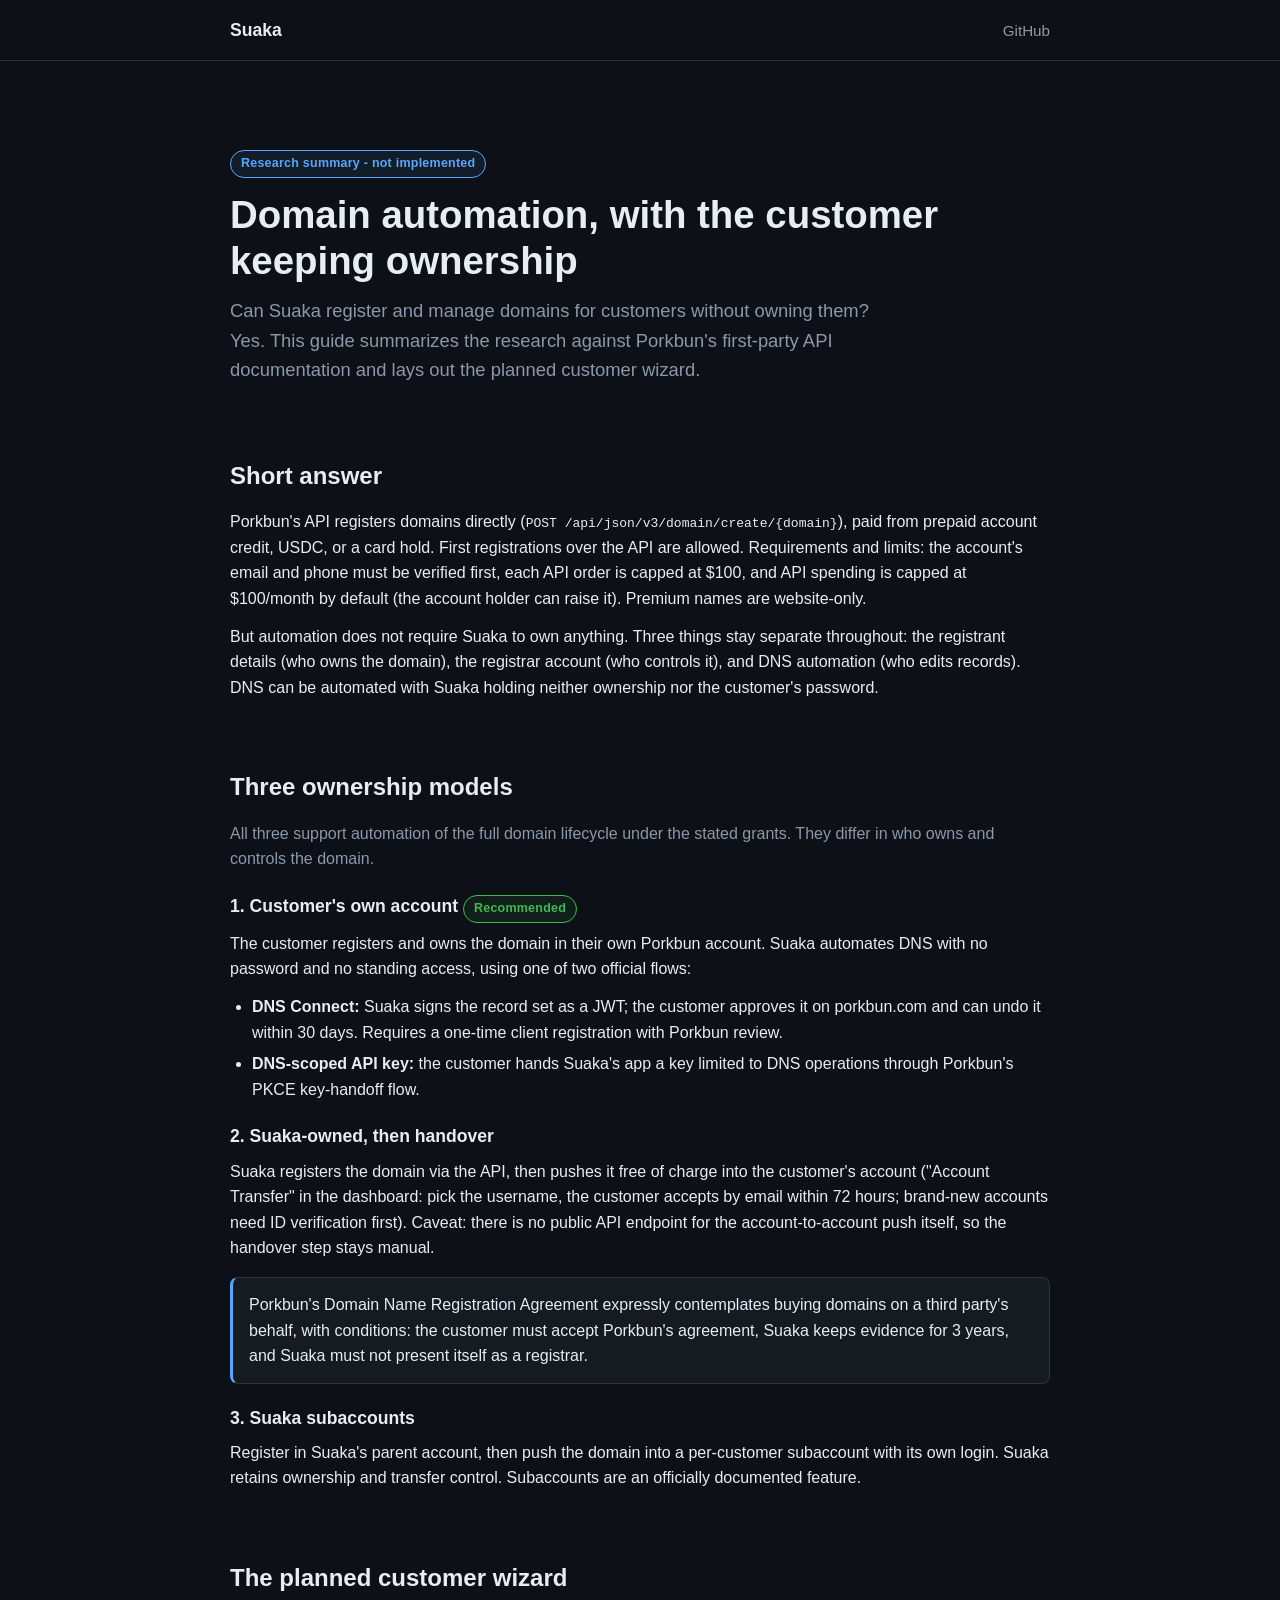
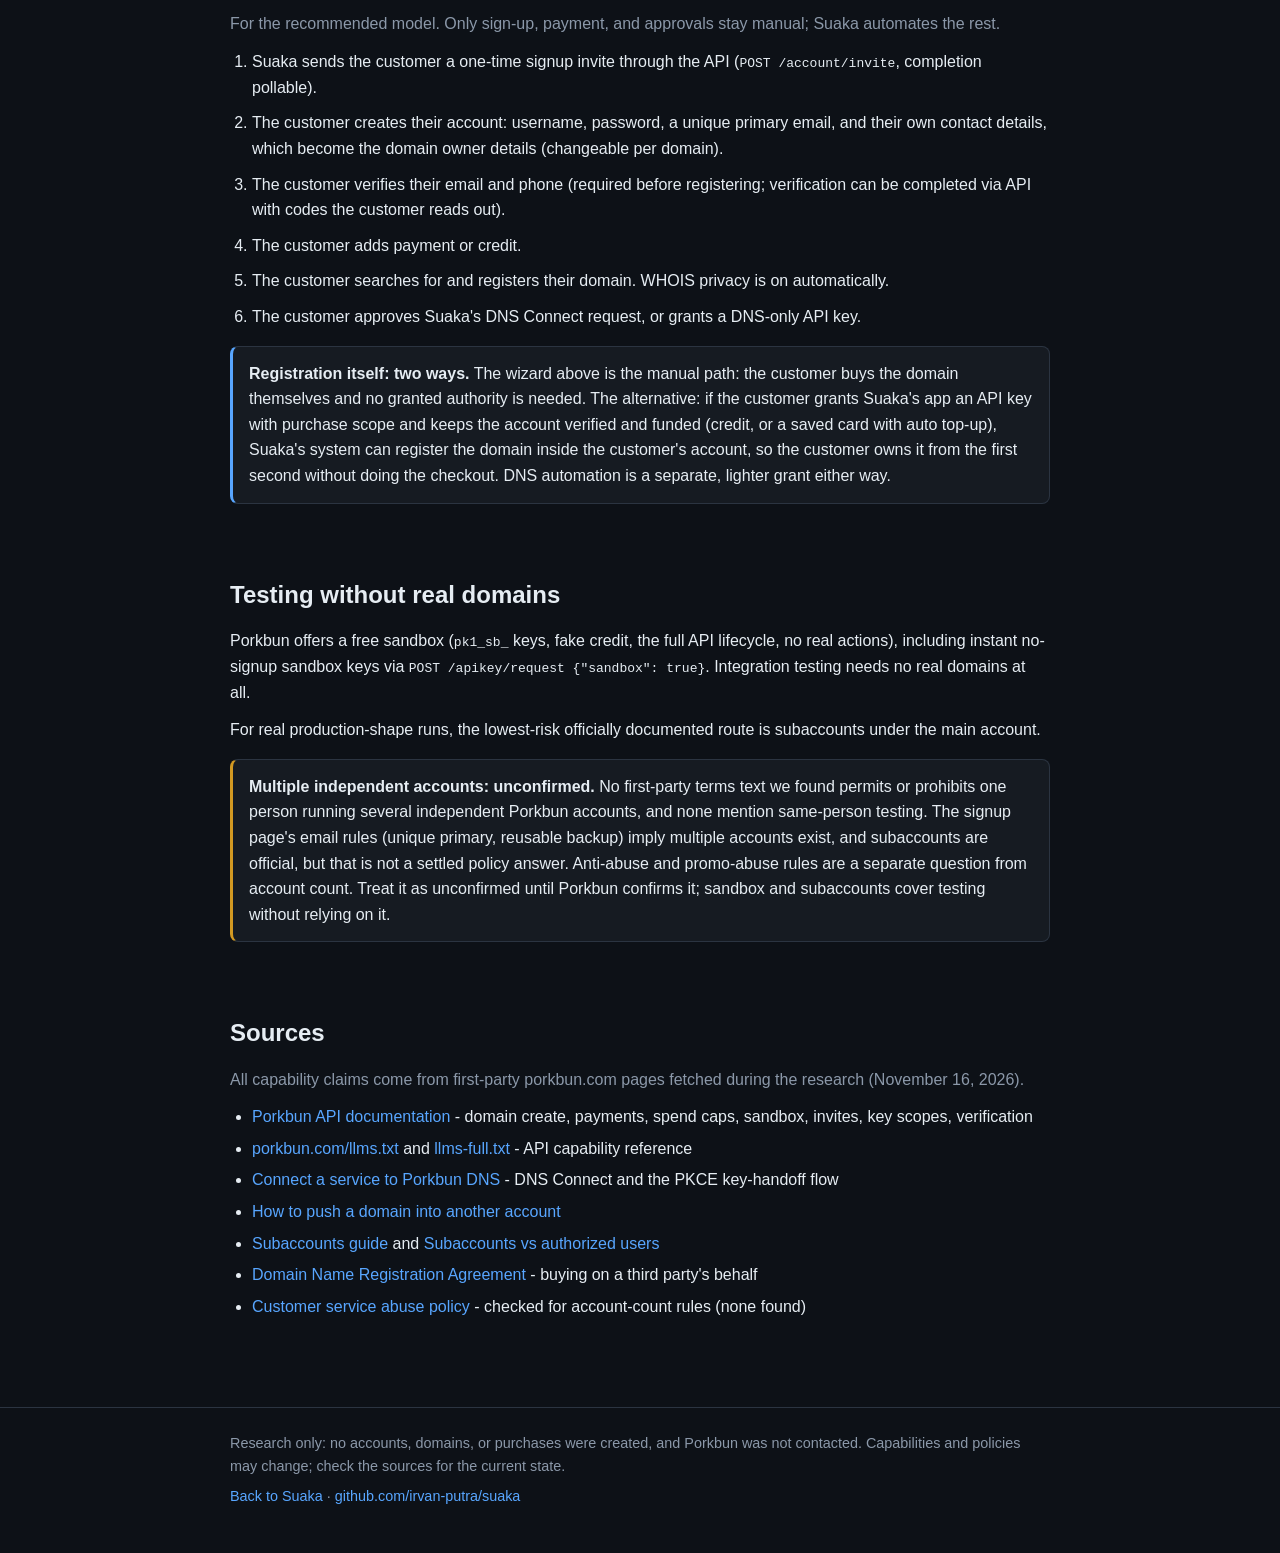
==== site/guide/index.html @ b8650cf3 "Add GitHub Pages site: concept preview and domain automation guide Static site in site/ deployed via" ====
<!DOCTYPE html>
<html lang="en">
<head>
<meta charset="utf-8">
<meta name="viewport" content="width=device-width, initial-scale=1">
<title>Domain automation guide - Suaka</title>
<meta name="description" content="Research summary: how Suaka can automate domain registration and DNS for customers through the Porkbun API while customers keep ownership. Includes the planned customer wizard.">
<link rel="stylesheet" href="../assets/style.css">
</head>
<body>

<header class="site-nav">
  <div class="wrap">
    <a class="brand" href="../">Suaka</a>
    <nav>
      <a href="https://github.com/irvan-putra/suaka">GitHub</a>
    </nav>
  </div>
</header>

<main class="wrap">

  <div class="hero">
    <span class="badge planned">Research summary - not implemented</span>
    <h1>Domain automation, with the customer keeping ownership</h1>
    <p class="lede">Can Suaka register and manage domains for customers without owning them? Yes. This guide summarizes the research against Porkbun's first-party API documentation and lays out the planned customer wizard.</p>
  </div>

  <section>
    <h2>Short answer</h2>
    <p>Porkbun's API registers domains directly (<code>POST /api/json/v3/domain/create/{domain}</code>), paid from prepaid account credit, USDC, or a card hold. First registrations over the API are allowed. Requirements and limits: the account's email and phone must be verified first, each API order is capped at $100, and API spending is capped at $100/month by default (the account holder can raise it). Premium names are website-only.</p>
    <p>But automation does not require Suaka to own anything. Three things stay separate throughout: the registrant details (who owns the domain), the registrar account (who controls it), and DNS automation (who edits records). DNS can be automated with Suaka holding neither ownership nor the customer's password.</p>
  </section>

  <section>
    <h2>Three ownership models</h2>
    <p class="muted">All three support automation of the full domain lifecycle under the stated grants. They differ in who owns and controls the domain.</p>

    <h3>1. Customer's own account <span class="badge ok">Recommended</span></h3>
    <p>The customer registers and owns the domain in their own Porkbun account. Suaka automates DNS with no password and no standing access, using one of two official flows:</p>
    <ul class="plain">
      <li><strong>DNS Connect:</strong> Suaka signs the record set as a JWT; the customer approves it on porkbun.com and can undo it within 30 days. Requires a one-time client registration with Porkbun review.</li>
      <li><strong>DNS-scoped API key:</strong> the customer hands Suaka's app a key limited to DNS operations through Porkbun's PKCE key-handoff flow.</li>
    </ul>

    <h3>2. Suaka-owned, then handover</h3>
    <p>Suaka registers the domain via the API, then pushes it free of charge into the customer's account ("Account Transfer" in the dashboard: pick the username, the customer accepts by email within 72 hours; brand-new accounts need ID verification first). Caveat: there is no public API endpoint for the account-to-account push itself, so the handover step stays manual.</p>
    <div class="callout">
      <p>Porkbun's Domain Name Registration Agreement expressly contemplates buying domains on a third party's behalf, with conditions: the customer must accept Porkbun's agreement, Suaka keeps evidence for 3 years, and Suaka must not present itself as a registrar.</p>
    </div>

    <h3>3. Suaka subaccounts</h3>
    <p>Register in Suaka's parent account, then push the domain into a per-customer subaccount with its own login. Suaka retains ownership and transfer control. Subaccounts are an officially documented feature.</p>
  </section>

  <section>
    <h2>The planned customer wizard</h2>
    <p class="muted">For the recommended model. Only sign-up, payment, and approvals stay manual; Suaka automates the rest.</p>
    <ol class="steps">
      <li>Suaka sends the customer a one-time signup invite through the API (<code>POST /account/invite</code>, completion pollable).</li>
      <li>The customer creates their account: username, password, a unique primary email, and their own contact details, which become the domain owner details (changeable per domain).</li>
      <li>The customer verifies their email and phone (required before registering; verification can be completed via API with codes the customer reads out).</li>
      <li>The customer adds payment or credit.</li>
      <li>The customer searches for and registers their domain. WHOIS privacy is on automatically.</li>
      <li>The customer approves Suaka's DNS Connect request, or grants a DNS-only API key.</li>
    </ol>
    <div class="callout">
      <p><strong>Registration itself: two ways.</strong> The wizard above is the manual path: the customer buys the domain themselves and no granted authority is needed. The alternative: if the customer grants Suaka's app an API key with purchase scope and keeps the account verified and funded (credit, or a saved card with auto top-up), Suaka's system can register the domain inside the customer's account, so the customer owns it from the first second without doing the checkout. DNS automation is a separate, lighter grant either way.</p>
    </div>
  </section>

  <section>
    <h2>Testing without real domains</h2>
    <p>Porkbun offers a free sandbox (<code>pk1_sb_</code> keys, fake credit, the full API lifecycle, no real actions), including instant no-signup sandbox keys via <code>POST /apikey/request {"sandbox": true}</code>. Integration testing needs no real domains at all.</p>
    <p>For real production-shape runs, the lowest-risk officially documented route is subaccounts under the main account.</p>
    <div class="callout warn">
      <p><strong>Multiple independent accounts: unconfirmed.</strong> No first-party terms text we found permits or prohibits one person running several independent Porkbun accounts, and none mention same-person testing. The signup page's email rules (unique primary, reusable backup) imply multiple accounts exist, and subaccounts are official, but that is not a settled policy answer. Anti-abuse and promo-abuse rules are a separate question from account count. Treat it as unconfirmed until Porkbun confirms it; sandbox and subaccounts cover testing without relying on it.</p>
    </div>
  </section>

  <section>
    <h2>Sources</h2>
    <p class="muted">All capability claims come from first-party porkbun.com pages fetched during the research (November 16, 2026).</p>
    <ul class="plain">
      <li><a href="https://porkbun.com/api/json/v3/documentation">Porkbun API documentation</a> - domain create, payments, spend caps, sandbox, invites, key scopes, verification</li>
      <li><a href="https://porkbun.com/llms.txt">porkbun.com/llms.txt</a> and <a href="https://porkbun.com/llms-full.txt">llms-full.txt</a> - API capability reference</li>
      <li><a href="https://porkbun.com/llms/guides/connect-a-service-to-porkbun-dns">Connect a service to Porkbun DNS</a> - DNS Connect and the PKCE key-handoff flow</li>
      <li><a href="https://kb.porkbun.com/article/72-how-to-push-a-domain-into-another-account">How to push a domain into another account</a></li>
      <li><a href="https://kb.porkbun.com/article/182-subaccounts-guide">Subaccounts guide</a> and <a href="https://kb.porkbun.com/article/242-subaccounts-vs-authorized-users">Subaccounts vs authorized users</a></li>
      <li><a href="https://porkbun.com/legal/agreement/domain_name_registration_agreement">Domain Name Registration Agreement</a> - buying on a third party's behalf</li>
      <li><a href="https://porkbun.com/legal/agreement/customer_service_abuse_policy">Customer service abuse policy</a> - checked for account-count rules (none found)</li>
    </ul>
  </section>

</main>

<footer>
  <div class="wrap">
    <p>Research only: no accounts, domains, or purchases were created, and Porkbun was not contacted. Capabilities and policies may change; check the sources for the current state.</p>
    <p><a href="../">Back to Suaka</a> &middot; <a href="https://github.com/irvan-putra/suaka">github.com/irvan-putra/suaka</a></p>
  </div>
</footer>

</body>
</html>
---- site/assets/style.css ----
:root {
  --bg: #0d1117;
  --panel: #161b22;
  --border: #2b3441;
  --text: #e6edf3;
  --muted: #8b98a9;
  --accent: #58a6ff;
  --accent-2: #3fb950;
  --warn: #d29922;
}

* { box-sizing: border-box; margin: 0; padding: 0; }

body {
  background: var(--bg);
  color: var(--text);
  font-family: -apple-system, BlinkMacSystemFont, "Segoe UI", Helvetica, Arial, sans-serif;
  line-height: 1.6;
}

.wrap { max-width: 860px; margin: 0 auto; padding: 0 20px; }

a { color: var(--accent); text-decoration: none; }
a:hover { text-decoration: underline; }

header.site-nav {
  border-bottom: 1px solid var(--border);
  padding: 16px 0;
  margin-bottom: 40px;
}
header.site-nav .wrap { display: flex; justify-content: space-between; align-items: baseline; flex-wrap: wrap; gap: 8px; }
header.site-nav .brand { font-weight: 700; font-size: 1.1rem; color: var(--text); }
header.site-nav .brand:hover { text-decoration: none; }
header.site-nav nav a { margin-left: 16px; color: var(--muted); font-size: 0.95rem; }
header.site-nav nav a:hover { color: var(--text); }

.badge {
  display: inline-block;
  font-size: 0.78rem;
  font-weight: 600;
  letter-spacing: 0.02em;
  padding: 3px 10px;
  border-radius: 999px;
  border: 1px solid var(--warn);
  color: var(--warn);
  background: rgba(210, 153, 34, 0.08);
}
.badge.planned { border-color: var(--accent); color: var(--accent); background: rgba(88, 166, 255, 0.08); }
.badge.ok { border-color: var(--accent-2); color: var(--accent-2); background: rgba(63, 185, 80, 0.08); }

.hero { padding: 48px 0 32px; }
.hero h1 { font-size: 2.4rem; line-height: 1.2; margin: 14px 0 12px; }
.hero p.lede { font-size: 1.15rem; color: var(--muted); max-width: 640px; }

section { padding: 28px 0; }
h2 { font-size: 1.5rem; margin-bottom: 14px; }
h3 { font-size: 1.1rem; margin: 20px 0 8px; }
p { margin-bottom: 12px; }
.muted { color: var(--muted); }

.cards { display: grid; grid-template-columns: repeat(auto-fit, minmax(180px, 1fr)); gap: 14px; margin: 18px 0; }
.card {
  background: var(--panel);
  border: 1px solid var(--border);
  border-radius: 10px;
  padding: 18px;
}
.card h3 { margin: 0 0 4px; font-size: 1.15rem; }
.card .ref { color: var(--muted); font-size: 0.85rem; margin-bottom: 10px; }
.card p { font-size: 0.92rem; color: var(--muted); margin-bottom: 12px; }

.callout {
  background: var(--panel);
  border: 1px solid var(--border);
  border-left: 3px solid var(--accent);
  border-radius: 8px;
  padding: 14px 16px;
  margin: 16px 0;
}
.callout.warn { border-left-color: var(--warn); }
.callout p:last-child { margin-bottom: 0; }

ol.steps { margin: 12px 0 12px 22px; }
ol.steps li { margin-bottom: 10px; }

ul.plain { margin: 8px 0 12px 22px; }
ul.plain li { margin-bottom: 6px; }

footer {
  border-top: 1px solid var(--border);
  margin-top: 48px;
  padding: 24px 0 40px;
  color: var(--muted);
  font-size: 0.9rem;
}
footer p { margin-bottom: 6px; }

@media (max-width: 520px) {
  .hero h1 { font-size: 1.8rem; }
}
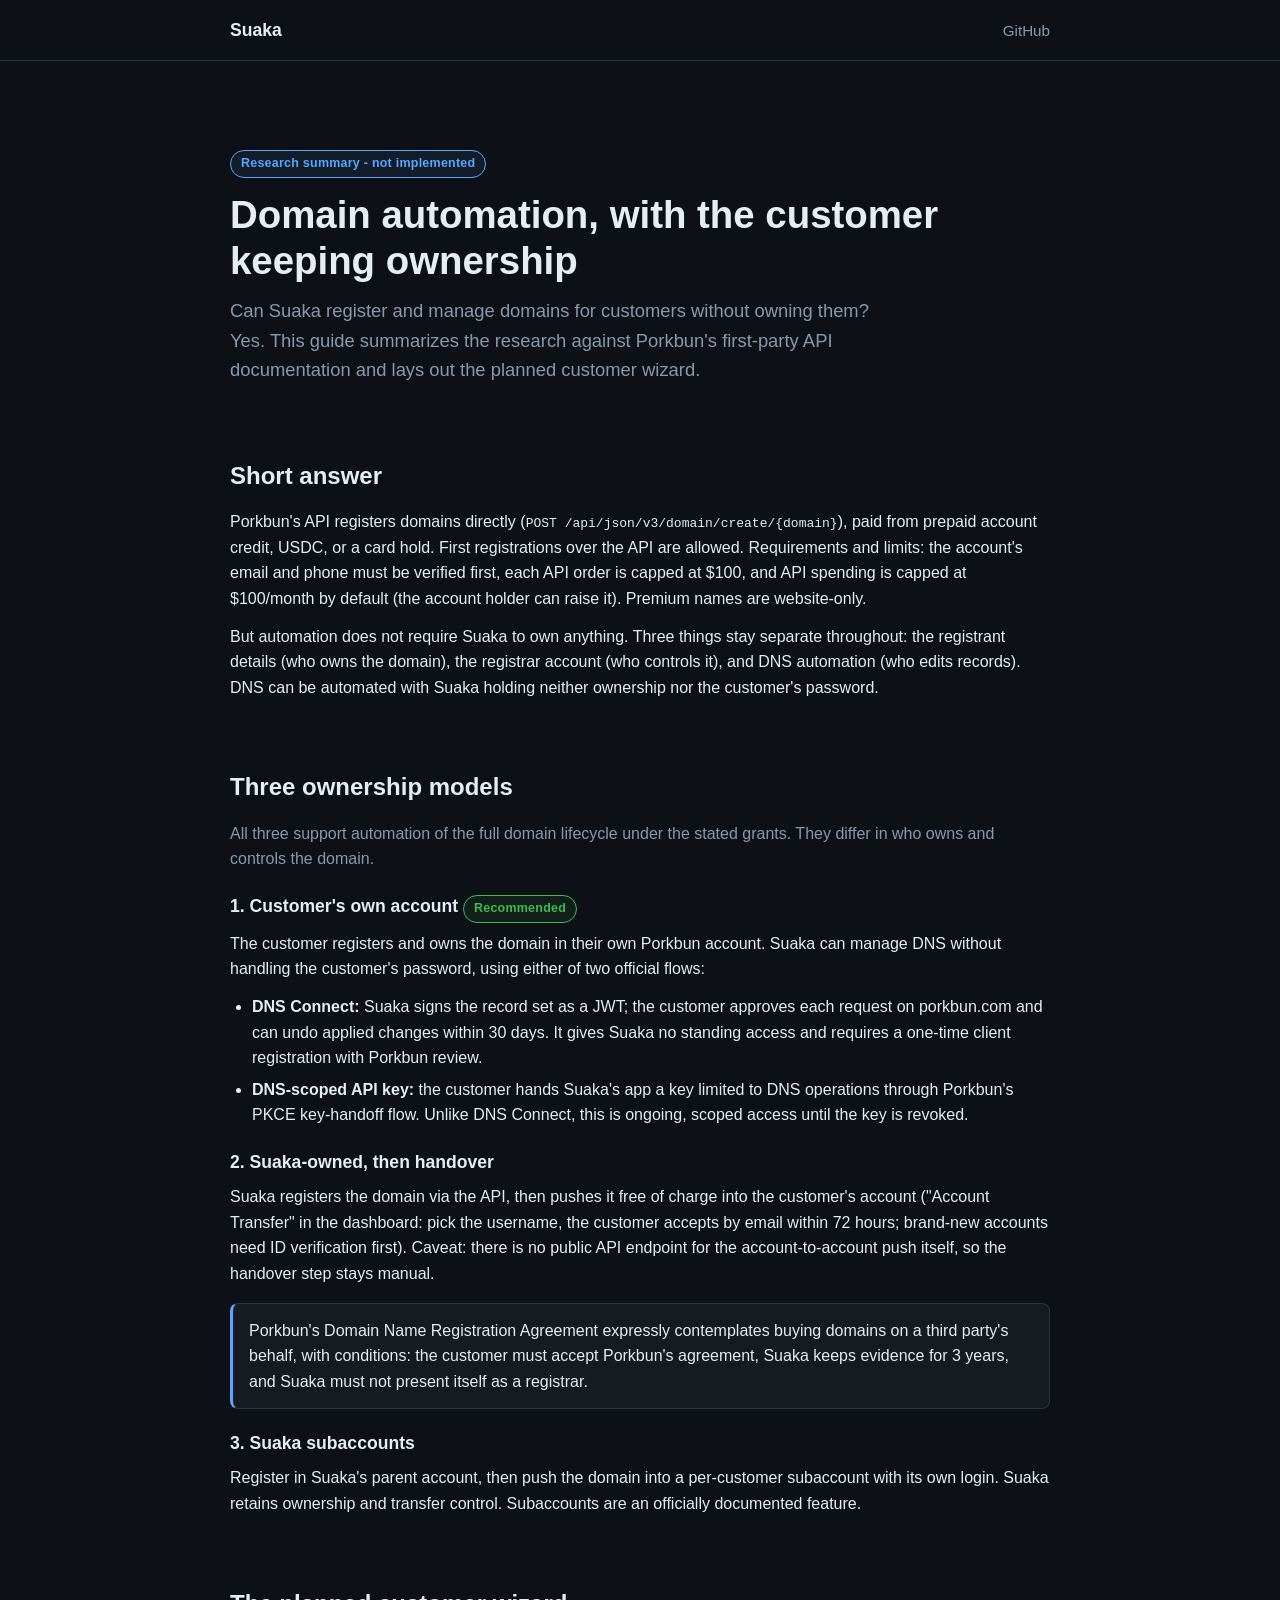
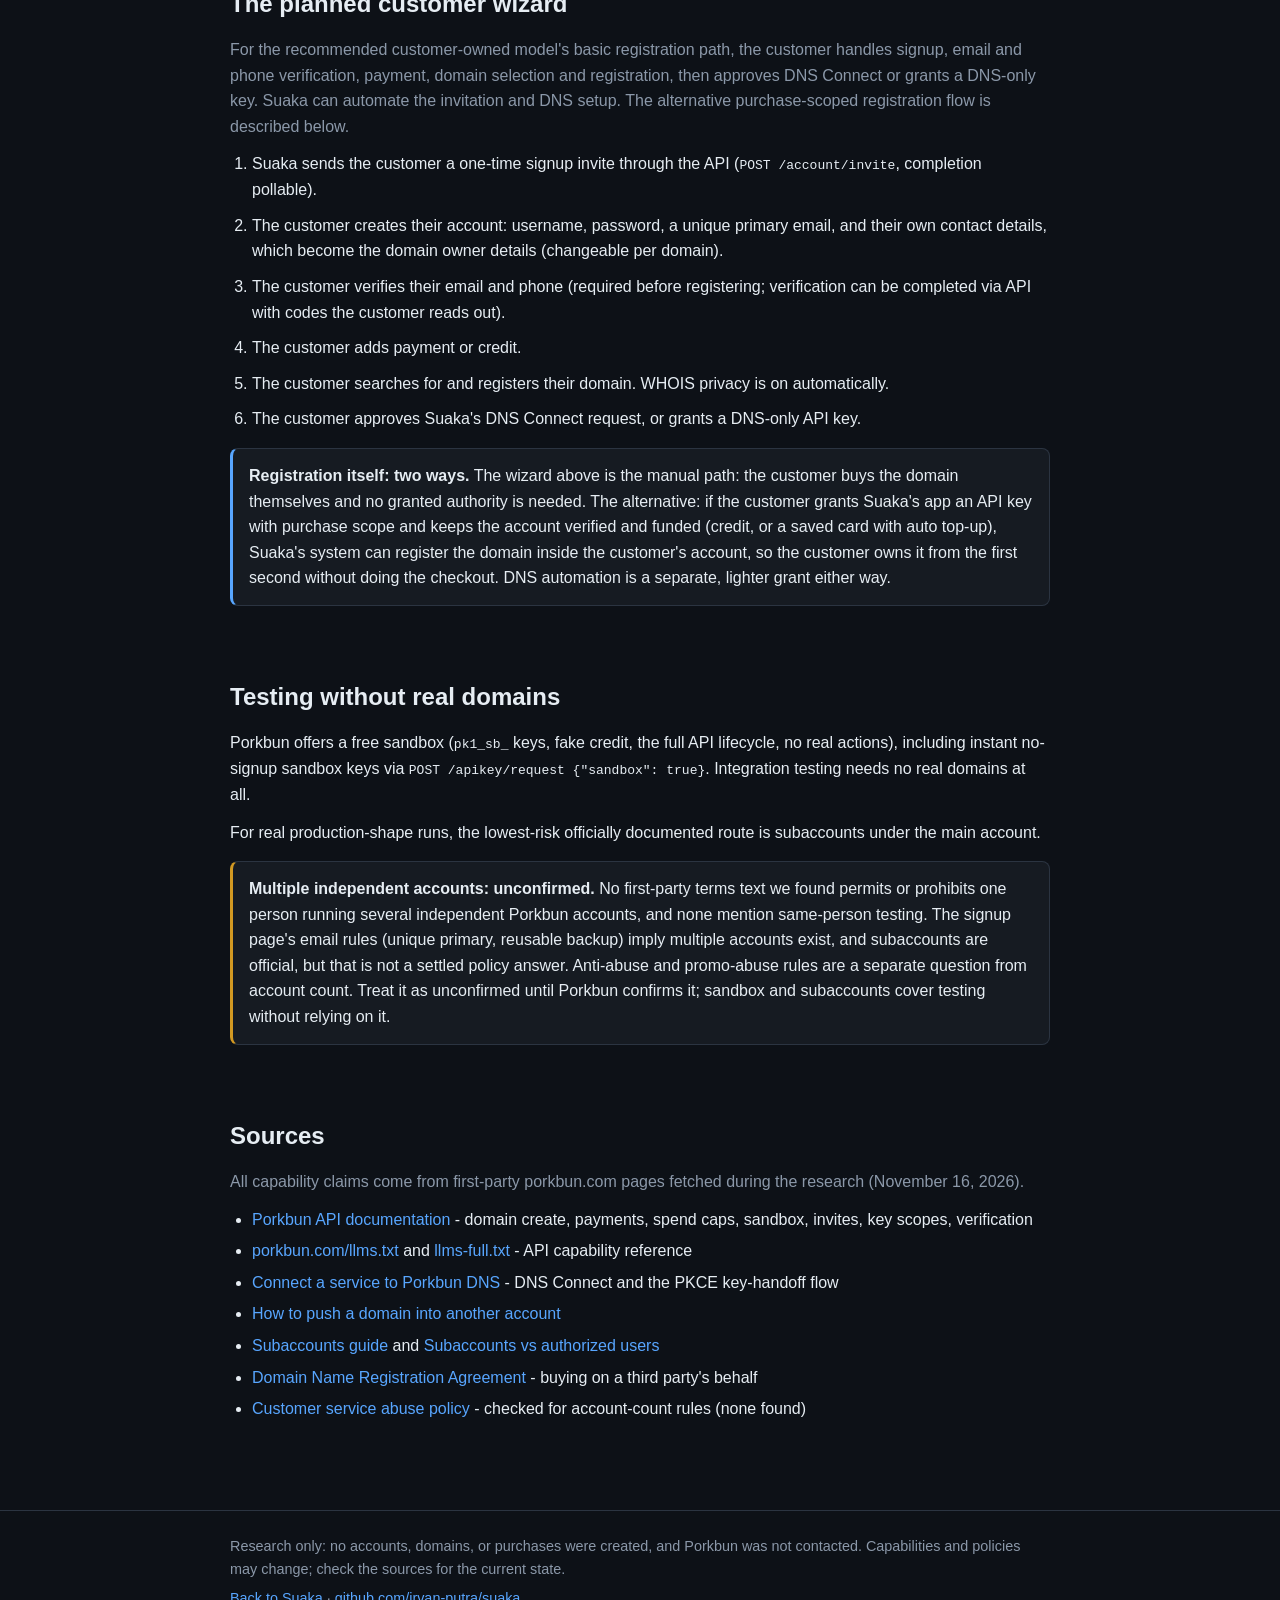
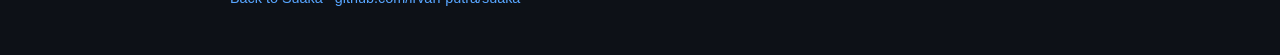
==== commit e13d1349: "Clarify DNS access and manual wizard steps" ====
--- a/site/guide/index.html
+++ b/site/guide/index.html
@@ -37,10 +37,10 @@
     <p class="muted">All three support automation of the full domain lifecycle under the stated grants. They differ in who owns and controls the domain.</p>
 
     <h3>1. Customer's own account <span class="badge ok">Recommended</span></h3>
-    <p>The customer registers and owns the domain in their own Porkbun account. Suaka automates DNS with no password and no standing access, using one of two official flows:</p>
+    <p>The customer registers and owns the domain in their own Porkbun account. Suaka can manage DNS without handling the customer's password, using either of two official flows:</p>
     <ul class="plain">
-      <li><strong>DNS Connect:</strong> Suaka signs the record set as a JWT; the customer approves it on porkbun.com and can undo it within 30 days. Requires a one-time client registration with Porkbun review.</li>
-      <li><strong>DNS-scoped API key:</strong> the customer hands Suaka's app a key limited to DNS operations through Porkbun's PKCE key-handoff flow.</li>
+      <li><strong>DNS Connect:</strong> Suaka signs the record set as a JWT; the customer approves each request on porkbun.com and can undo applied changes within 30 days. It gives Suaka no standing access and requires a one-time client registration with Porkbun review.</li>
+      <li><strong>DNS-scoped API key:</strong> the customer hands Suaka's app a key limited to DNS operations through Porkbun's PKCE key-handoff flow. Unlike DNS Connect, this is ongoing, scoped access until the key is revoked.</li>
     </ul>
 
     <h3>2. Suaka-owned, then handover</h3>
@@ -55,7 +55,7 @@
 
   <section>
     <h2>The planned customer wizard</h2>
-    <p class="muted">For the recommended model. Only sign-up, payment, and approvals stay manual; Suaka automates the rest.</p>
+    <p class="muted">For the recommended customer-owned model's basic registration path, the customer handles signup, email and phone verification, payment, domain selection and registration, then approves DNS Connect or grants a DNS-only key. Suaka can automate the invitation and DNS setup. The alternative purchase-scoped registration flow is described below.</p>
     <ol class="steps">
       <li>Suaka sends the customer a one-time signup invite through the API (<code>POST /account/invite</code>, completion pollable).</li>
       <li>The customer creates their account: username, password, a unique primary email, and their own contact details, which become the domain owner details (changeable per domain).</li>
